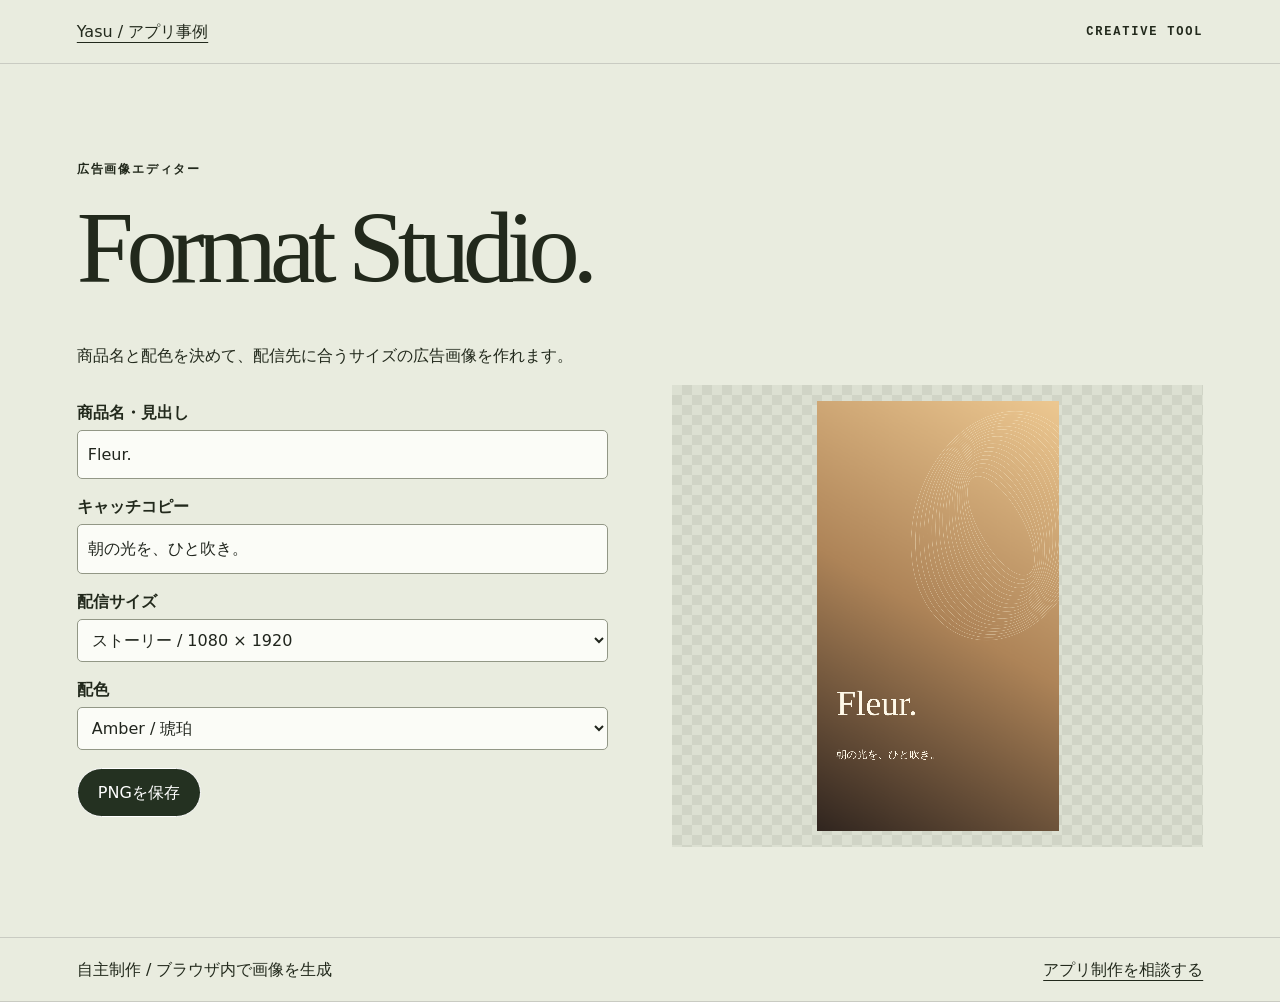
==== works/format-studio/index.html @ 3c191ca2 "修正" ====
<!doctype html><html lang="ja"><meta charset="utf-8"><meta name="viewport" content="width=device-width,initial-scale=1"><title>Format Studio — 広告画像エディター</title><link rel="stylesheet" href="../projects.css"><body class="editor"><header><a href="../../index.html#labs">Yasu / アプリ事例</a><small>CREATIVE TOOL</small></header><main><small>広告画像エディター</small><h1>Format Studio.</h1><p>商品名と配色を決めて、配信先に合うサイズの広告画像を作れます。</p><div class="layout"><div class="controls"><label for="title">商品名・見出し</label><input id="title" maxlength="40" value="Fleur."><label for="tag">キャッチコピー</label><input id="tag" maxlength="60" value="朝の光を、ひと吹き。"><label for="size">配信サイズ</label><select id="size"><option value="1080,1920">ストーリー / 1080 × 1920</option><option value="1080,1080">フィード / 1080 × 1080</option><option value="1920,1080">横長 / 1920 × 1080</option></select><label for="palette">配色</label><select id="palette"><option value="amber">Amber / 琥珀</option><option value="forest">Forest / 森</option><option value="night">Night / 夜</option></select><button id="save">PNGを保存</button><output aria-live="polite"></output></div><div class="preview"><canvas aria-label="入力内容を反映した広告画像プレビュー"></canvas></div></div></main><footer>自主制作 / ブラウザ内で画像を生成 <a href="../../index.html?service=app#contact">アプリ制作を相談する</a></footer><script src="editor.js"></script></body></html>
---- works/projects.css ----
*{box-sizing:border-box}body{margin:0;font:16px/1.7 system-ui,sans-serif;background:#13151e;color:#f4f0e3}a{color:inherit}header,main,footer{padding-inline:clamp(20px,6vw,100px)}header,footer{display:flex;justify-content:space-between;align-items:center;padding-block:18px;gap:1em;border-block-end:1px solid #8885}header a,footer a{text-underline-offset:.3em}main{padding-block:clamp(42px,7vw,100px)}h1,h2,h3,p{margin:0 0 1em}h1{font:normal clamp(64px,10vw,152px)/.92 Georgia;letter-spacing:-.07em}h2{font-size:clamp(26px,4vw,48px);line-height:1.24;letter-spacing:-.05em}small{font:600 12px/1.5 ui-monospace,monospace;letter-spacing:.15em}button,select,input{font:inherit}.choice,button,.link{display:inline-block;padding:10px 20px;border-radius:30px;border:1px solid currentColor;background:transparent;color:inherit;cursor:pointer;text-decoration:none}button:hover,.link:hover{box-shadow:0 0 0 1px currentColor}button:focus-visible,a:focus-visible,select:focus-visible,input:focus-visible{outline:3px solid #598ad4;outline-offset:3px}.choice[aria-pressed=true]{background:#ecf3ff;color:#12223e}.choices{display:flex;flex-wrap:wrap;gap:8px}.stage{position:relative;isolation:isolate;overflow:hidden;background:#04071a;min-height:72svh;display:grid;align-items:end;padding:clamp(28px,6vw,95px)}.stage canvas{position:absolute;inset:0;width:100%;height:100%;z-index:-2}.stage:after{content:'';position:absolute;inset:0;z-index:-1;background:linear-gradient(90deg,#030716c9,transparent 68%)}.stage h1{margin:.2em 0}.stage p{max-width:32em}.sheet{display:grid;grid-template-columns:1fr 1.25fr;gap:5vw}.sheet p{max-width:42em}.sheet h2{margin:.3em 0}.floral{background:#f3eee1;color:#302d24}.floral .scene{background:radial-gradient(ellipse at 68% 35%,#e5caa0 0%,#967955 28%,#463d34 60%,#23261f);color:#fffaed;display:grid;grid-template-columns:1fr 1fr;align-items:center;padding:8vw;min-height:62svh;overflow:hidden}.scene h1{font-style:italic;margin:.12em 0}.flacon{width:clamp(92px,16vw,220px);justify-self:center;transform:rotate(9deg);filter:drop-shadow(20px 28px 13px #29221988)}.lid{width:46%;height:clamp(24px,4vw,55px);margin:auto;background:repeating-linear-gradient(90deg,#55472f,#dfc893 7%,#6e5c3d 13%)}.vessel{display:grid;align-content:center;text-align:center;aspect-ratio: .76;border:3px solid #f4e2b8;border-radius:18% 18% 10% 10%;background:linear-gradient(105deg,#dcc5a0,#8f6e43 13%,#ead6ae 22%,#d5ac68 68%,#ffedc7 89%,#927347);box-shadow:inset 0 -13px 0 #fff4}.vessel em{background:#f4ecdc;color:#43382a;font:italic clamp(25px,4vw,65px) Georgia}.notes{border-top:1px solid #7776;padding-top:24px}.notes button[aria-pressed=true]{background:#34382b;color:white}.notes p{margin:22px 0}.editor{background:#e9ecdf;color:#22291c}.editor main{max-width:1350px;margin:auto}.editor h1{font-size:clamp(52px,8vw,105px);margin:.2em 0 .45em}.layout{display:grid;grid-template-columns:1fr 1fr;gap:5vw}.controls label{display:block;margin:14px 0 4px;font-weight:600}.controls input,.controls select{display:block;width:100%;padding:10px;border:1px solid #929786;border-radius:5px;background:#fbfcf7;color:#20251d}.controls button{background:#243121;color:white;margin-top:18px}.preview{display:grid;place-items:center;background:repeating-conic-gradient(#d0d4c6 0 25%,#dce0d2 0 50%) 0 0/20px 20px;min-height:360px;padding:16px}.preview canvas{display:block;max-width:100%;max-height:430px;width:auto;height:auto}.editor output{display:block;padding:8px 0}footer{border-block:1px solid #8885}
@media(max-width:680px){.sheet,.layout{grid-template-columns:1fr}.stage{min-height:66svh}.scene h1{font-size:64px}.preview{min-height:250px}.preview canvas{max-height:320px}header,footer{font-size:14px}}
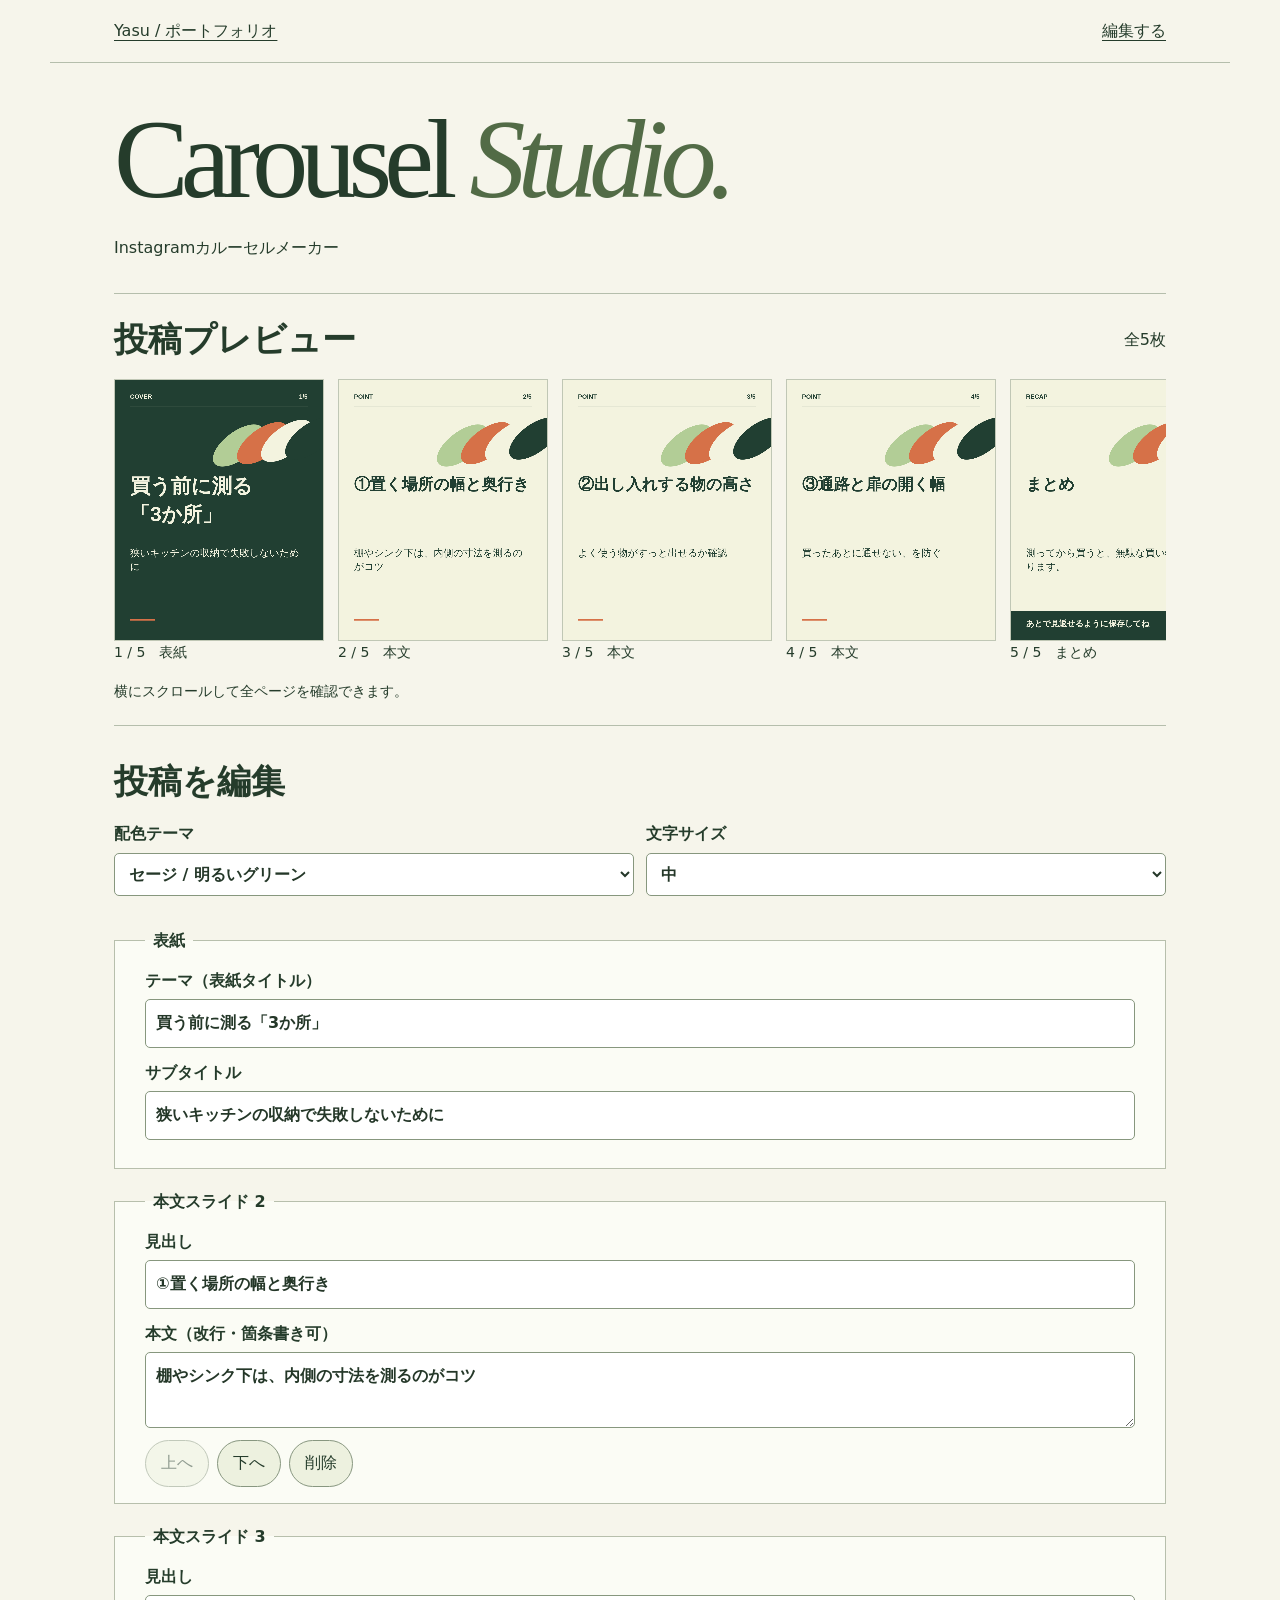
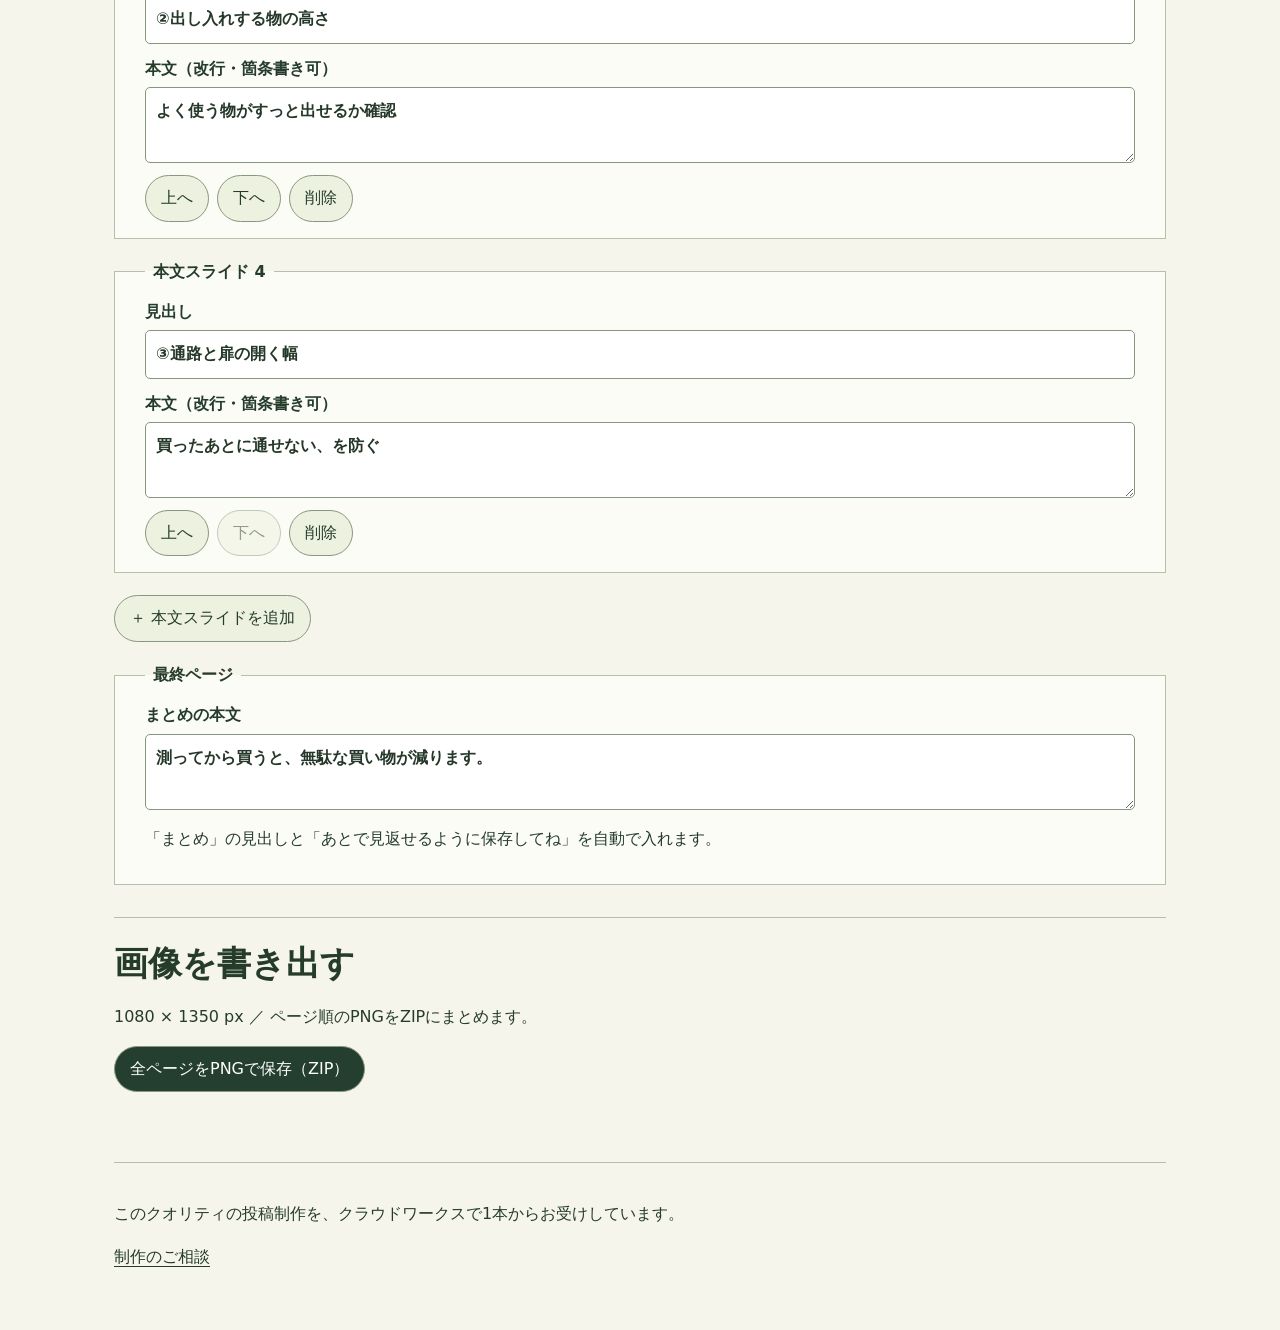
==== commit 45f02e67: "Carousel StudioでInstagramカルーセルを編集・一括保存可能にする" ====
--- a/works/format-studio/index.html
+++ b/works/format-studio/index.html
@@ -1 +1,13 @@
-<!doctype html><html lang="ja"><meta charset="utf-8"><meta name="viewport" content="width=device-width,initial-scale=1"><title>Format Studio — 広告画像エディター</title><link rel="stylesheet" href="../projects.css"><body class="editor"><header><a href="../../index.html#labs">Yasu / アプリ事例</a><small>CREATIVE TOOL</small></header><main><small>広告画像エディター</small><h1>Format Studio.</h1><p>商品名と配色を決めて、配信先に合うサイズの広告画像を作れます。</p><div class="layout"><div class="controls"><label for="title">商品名・見出し</label><input id="title" maxlength="40" value="Fleur."><label for="tag">キャッチコピー</label><input id="tag" maxlength="60" value="朝の光を、ひと吹き。"><label for="size">配信サイズ</label><select id="size"><option value="1080,1920">ストーリー / 1080 × 1920</option><option value="1080,1080">フィード / 1080 × 1080</option><option value="1920,1080">横長 / 1920 × 1080</option></select><label for="palette">配色</label><select id="palette"><option value="amber">Amber / 琥珀</option><option value="forest">Forest / 森</option><option value="night">Night / 夜</option></select><button id="save">PNGを保存</button><output aria-live="polite"></output></div><div class="preview"><canvas aria-label="入力内容を反映した広告画像プレビュー"></canvas></div></div></main><footer>自主制作 / ブラウザ内で画像を生成 <a href="../../index.html?service=app#contact">アプリ制作を相談する</a></footer><script src="editor.js"></script></body></html>
+<!doctype html>
+<html lang="ja"><head><meta charset="utf-8"><meta name="viewport" content="width=device-width,initial-scale=1">
+<title>Carousel Studio（カルーセルメーカー）｜Yasu</title><link rel="stylesheet" href="studio.css"></head>
+<body><header><a href="../../index.html#labs">Yasu / ポートフォリオ</a><a href="#edit">編集する</a></header>
+<main><h1>Carousel <i>Studio.</i></h1><p>Instagramカルーセルメーカー</p>
+<section class="proof"><div class="row"><h2>投稿プレビュー</h2><span id="count"></span></div><div id="strip" tabindex="0" aria-label="全スライドの横スクロールプレビュー"></div><p class="hint">横にスクロールして全ページを確認できます。</p></section>
+<section id="edit"><h2>投稿を編集</h2><div class="design"><label>配色テーマ<select id="theme"><option value="sage">セージ / 明るいグリーン</option><option value="berry">ベリー / 落ち着いたワイン</option><option value="blue">ブルー / 澄んだ青</option></select></label><label>文字サイズ<select id="size"><option value="1.15">大</option><option value="1" selected>中</option><option value=".85">小</option></select></label></div>
+<fieldset><legend>表紙</legend><label>テーマ（表紙タイトル）<input id="title" maxlength="80" value="買う前に測る「3か所」"></label><label>サブタイトル<input id="sub" maxlength="120" value="狭いキッチンの収納で失敗しないために"></label></fieldset>
+<div id="pages"></div><button id="add" type="button">＋ 本文スライドを追加</button>
+<fieldset><legend>最終ページ</legend><label>まとめの本文<textarea id="closing" maxlength="280">測ってから買うと、無駄な買い物が減ります。</textarea></label><p>「まとめ」の見出しと「あとで見返せるように保存してね」を自動で入れます。</p></fieldset></section>
+<section class="export"><h2>画像を書き出す</h2><p>1080 × 1350 px ／ ページ順のPNGをZIPにまとめます。</p><button id="save" type="button">全ページをPNGで保存（ZIP）</button><p id="status" role="status"></p></section>
+<footer><p>このクオリティの投稿制作を、クラウドワークスで1本からお受けしています。</p><a href="../../index.html#contact">制作のご相談</a></footer></main>
+<script defer src="vendor/jszip.min.js"></script><script defer src="editor.js"></script></body></html>
--- a/works/format-studio/studio.css
+++ b/works/format-studio/studio.css
@@ -0,0 +1 @@
+*{box-sizing:border-box}body{margin:0;background:#f6f5eb;color:#253c2b;font:16px/1.65 system-ui,sans-serif}header,main{max-width:1180px;margin:auto;padding-inline:clamp(18px,5vw,70px)}header{display:flex;justify-content:space-between;padding-block:18px;border-bottom:1px solid #b5beac}a{color:inherit;text-underline-offset:4px}main{padding-block:38px}h1{font:clamp(54px,9vw,112px)/1.05 Georgia,serif;letter-spacing:-.07em;margin:0}h1 i{color:#526b46}h2,legend{font-weight:700;line-height:1.4}h2{margin:0;font-size:clamp(23px,3vw,34px)}section,footer{margin-top:32px}.row,.ops,.design{display:flex;gap:12px;align-items:center;flex-wrap:wrap}.row{justify-content:space-between}.proof{border-block:1px solid #b5beac;padding:22px 0}#strip{display:flex;gap:14px;overflow-x:auto;padding:15px 0;scroll-snap-type:x proximity}figure{flex:0 0 clamp(155px,20vw,210px);margin:0;scroll-snap-align:start}canvas{width:100%;height:auto;aspect-ratio:4/5;display:block;border:1px solid #c0c7b5}figcaption,.hint{font-size:.875rem}.hint{margin:0}.design{margin:16px 0}.design label{flex:1;min-width:130px}fieldset{min-width:0;margin:22px 0;padding:16px clamp(14px,3vw,30px);border:1px solid #b7bfac;background:#fbfcf5}legend{padding:0 8px}label{display:block;font-weight:600;margin-bottom:12px}input,textarea,select{display:block;width:100%;margin-top:5px;padding:10px;font:inherit;border:1px solid #87977e;border-radius:5px;background:white;color:#243728}textarea{min-height:76px;resize:vertical}button{font:inherit;padding:9px 15px;min-height:44px;background:#edf1df;color:#253c2b;border:1px solid #889780;border-radius:25px;cursor:pointer}button:disabled{opacity:.5;cursor:default}.export,footer{padding:22px 0;border-top:1px solid #b5beac}#save{background:#243f2f;color:white}.ops{gap:8px}button:focus-visible,a:focus-visible{outline:3px solid #3979b0;outline-offset:2px}@media(max-width:600px){figure{flex-basis:62vw}#save{width:100%}}
